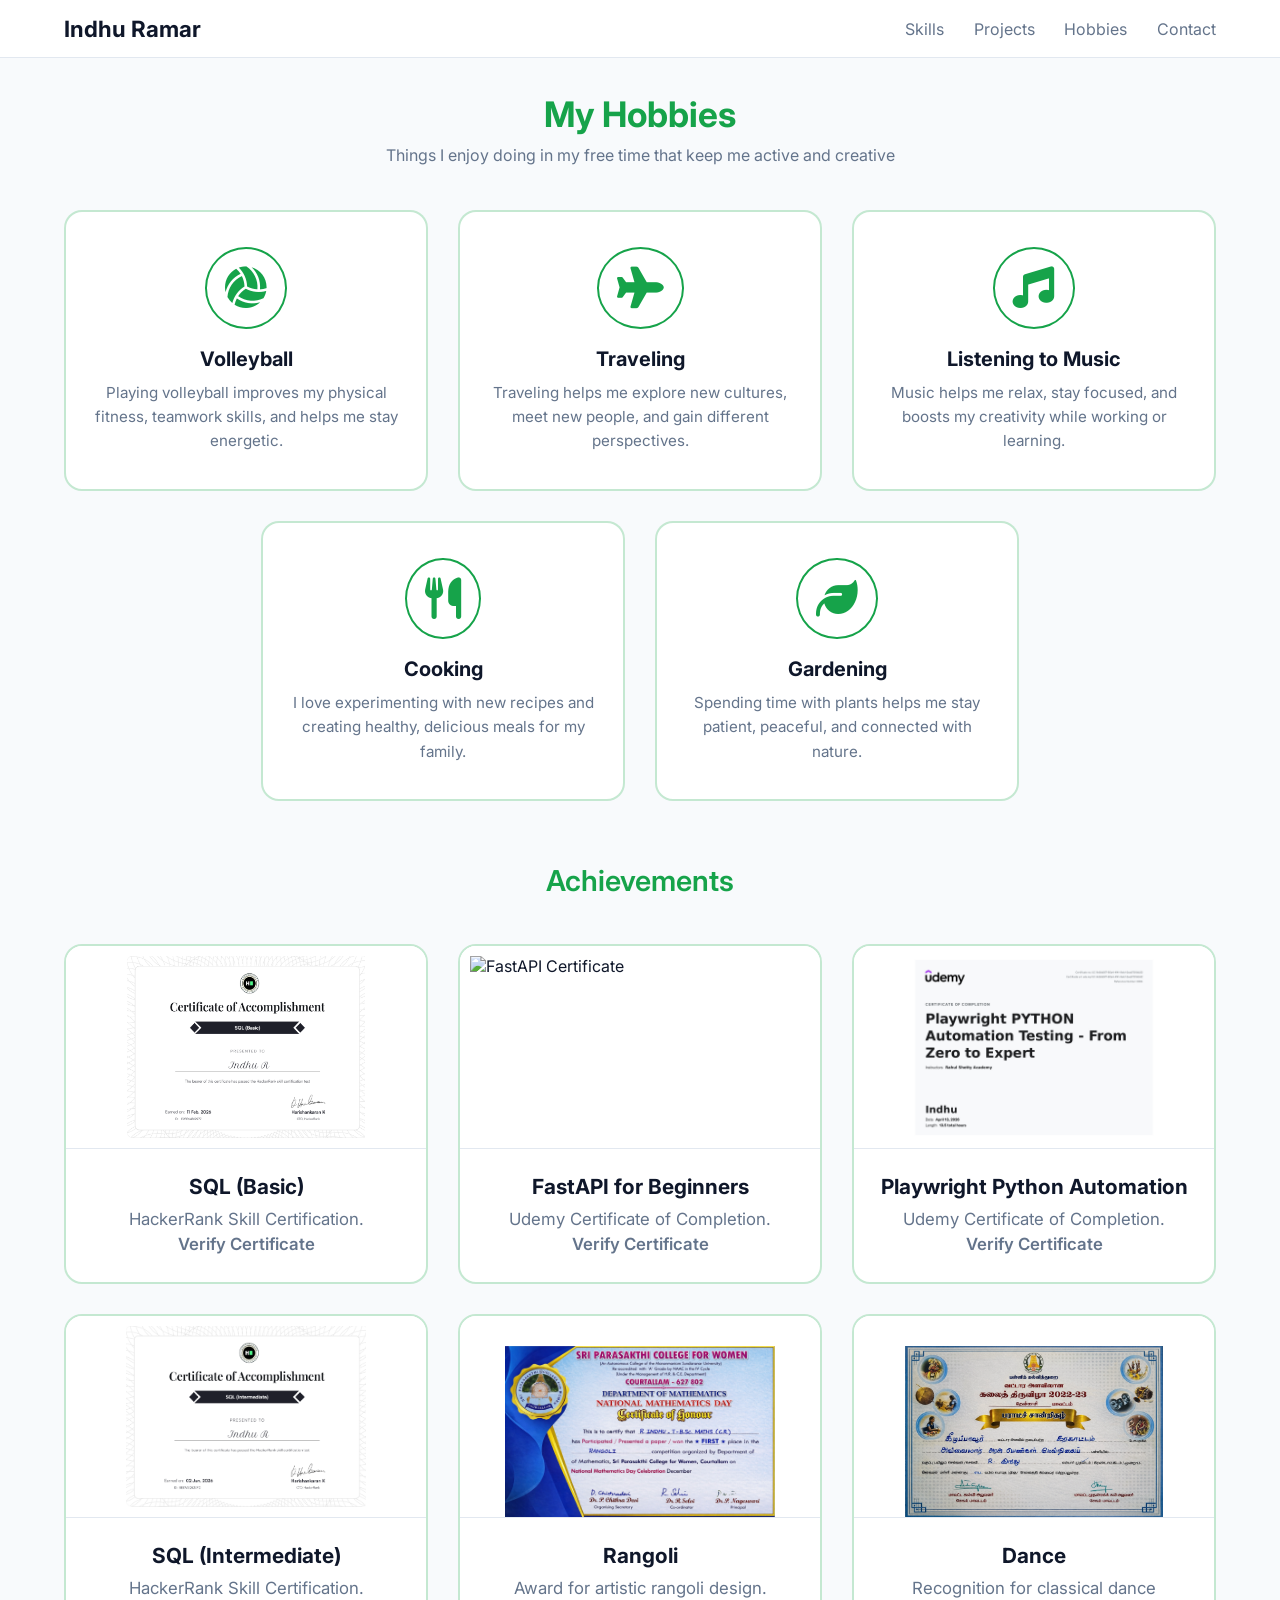
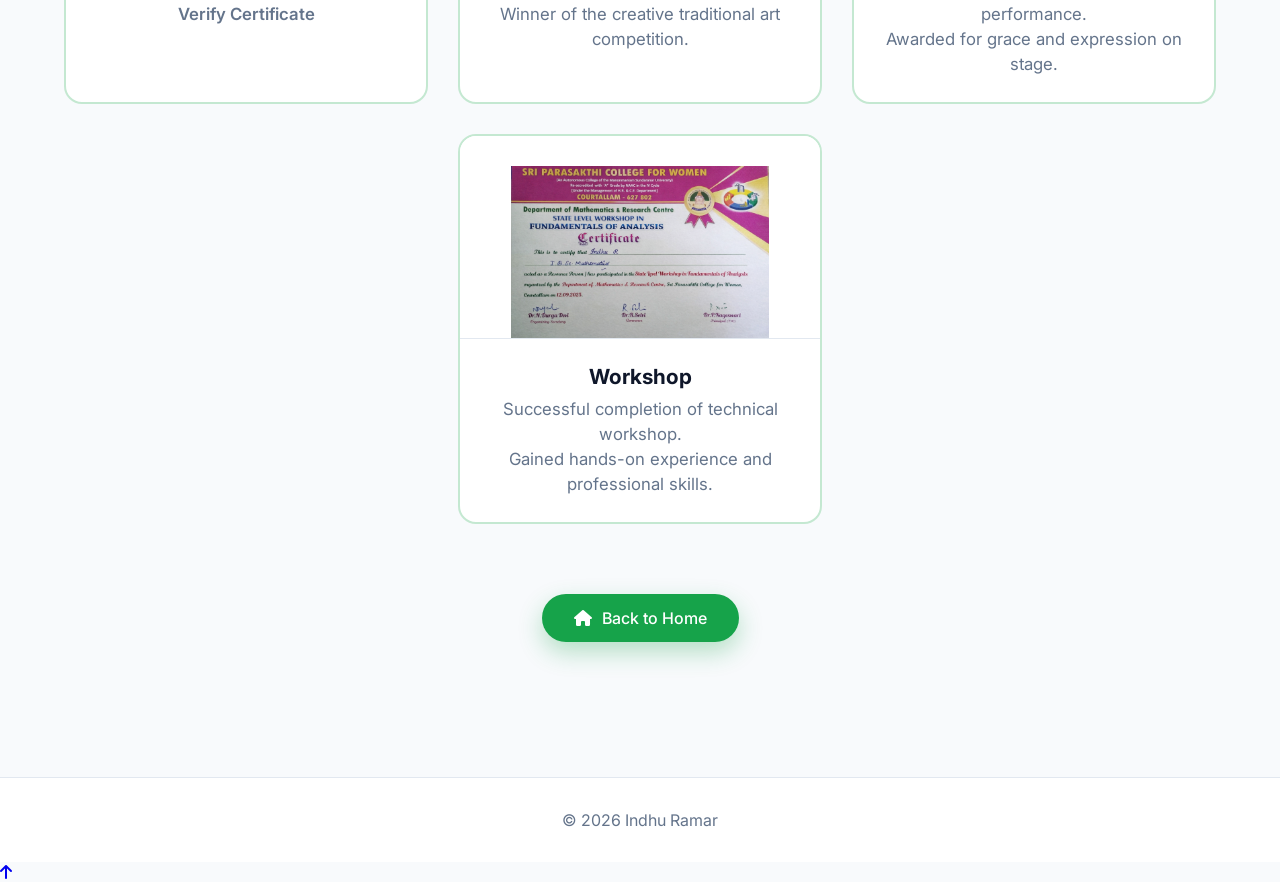
==== hobbies.html @ a746e286 "Add FastAPI certificate and arrange exactly as requested" ====
<!DOCTYPE html>
<html lang="en">

<head>
  <meta charset="UTF-8" />
  <meta name="viewport" content="width=device-width, initial-scale=1.0" />
  <title>Hobbies | Indhu Ramar</title>

  <link href="https://fonts.googleapis.com/css2?family=Inter:wght@400;500;600;700&display=swap" rel="stylesheet" />

  <link rel="stylesheet" href="https://cdnjs.cloudflare.com/ajax/libs/font-awesome/6.4.0/css/all.min.css" />
  <link rel="stylesheet" href="hobbies.css?v=5" />

  <style>
    /* Achievements heading styling */
    .achievements_heading {
      width: 100%;
      text-align: center;
      margin: 2rem 0 1rem 0;
      font-size: 1.8rem;
      color: #16a34a;
      font-weight: 600;
    }
  </style>
</head>

<body>
  <nav>
    <div class="container nav_content">
      <div class="logo">Indhu Ramar</div>
      <div class="nav_links">
        <a href="./index.html#skills">Skills</a>
        <a href="./index.html#projects">Projects</a>
        <a href="#">Hobbies</a>
        <a href="./index.html#contact">Contact</a>
      </div>
    </div>
  </nav>

  <main>
    <h2>My Hobbies</h2>
    <p class="subtitle">
      Things I enjoy doing in my free time that keep me active and creative
    </p>

    <div class="hobby_grid">
      <!-- First 3: Original Hobbies -->
      <div class="hobby_card">
        <i class="fa-solid fa-volleyball"></i>
        <h3>Volleyball</h3>
        <p>
          Playing volleyball improves my physical fitness, teamwork skills,
          and helps me stay energetic.
        </p>
      </div>

      <div class="hobby_card">
        <i class="fa-solid fa-plane"></i>
        <h3>Traveling</h3>
        <p>
          Traveling helps me explore new cultures, meet new people, and gain
          different perspectives.
        </p>
      </div>

      <div class="hobby_card">
        <i class="fa-solid fa-music"></i>
        <h3>Listening to Music</h3>
        <p>
          Music helps me relax, stay focused, and boosts my creativity while
          working or learning.
        </p>
      </div>

      <div class="hobby_card">
        <i class="fa-solid fa-utensils"></i>
        <h3>Cooking</h3>
        <p>
          I love experimenting with new recipes and creating healthy,
          delicious meals for my family.
        </p>
      </div>

      <div class="hobby_card">
        <i class="fa-solid fa-leaf"></i>
        <h3>Gardening</h3>
        <p>
          Spending time with plants helps me stay patient, peaceful,
          and connected with nature.
        </p>
      </div>

      <!-- Achievements Section Heading -->
      <h2 class="achievements_heading">Achievements</h2>

      <!-- Next 3: Achievements -->
      <div class="achievement_card">
        <div class="achievement_img_container">
          <img src="images/sql_basic_certificate.png" alt="HackerRank SQL Basic Certificate" class="achievement_img" style="object-fit: contain; padding: 10px;" />
        </div>
        <div class="achievement_content">
          <h3>SQL (Basic)</h3>
          <p>HackerRank Skill Certification.<br><a href="https://www.hackerrank.com/certificates/E2FE64B12977" target="_blank" style="color: var(--accent-green); text-decoration: none; font-weight: 600;">Verify Certificate</a></p>
        </div>
      </div>

      <div class="achievement_card">
        <div class="achievement_img_container">
          <img src="images/fastapi_certificate.png" alt="FastAPI Certificate" class="achievement_img" style="object-fit: contain; padding: 10px;" />
        </div>
        <div class="achievement_content">
          <h3>FastAPI for Beginners</h3>
          <p>Udemy Certificate of Completion.<br><a href="https://ude.my/UC-61c52ed0-fd5f-4c9f-bf84-5c2a00bdc4f2" target="_blank" style="color: var(--accent-green); text-decoration: none; font-weight: 600;">Verify Certificate</a></p>
        </div>
      </div>

      <div class="achievement_card">
        <div class="achievement_img_container">
          <img src="images/playwright_certificate.png" alt="Udemy Playwright Certificate" class="achievement_img" style="object-fit: contain; padding: 10px;" />
        </div>
        <div class="achievement_content">
          <h3>Playwright Python Automation</h3>
          <p>Udemy Certificate of Completion.<br><a href="https://ude.my/UC-9c8db5f7-80a4-4f41-9eb1-2eab7210db32" target="_blank" style="color: var(--accent-green); text-decoration: none; font-weight: 600;">Verify Certificate</a></p>
        </div>
      </div>

      <div class="achievement_card">
        <div class="achievement_img_container">
          <img src="images/sql_certificate.png" alt="HackerRank SQL Certificate" class="achievement_img" style="object-fit: contain; padding: 10px;" />
        </div>
        <div class="achievement_content">
          <h3>SQL (Intermediate)</h3>
          <p>HackerRank Skill Certification.<br><a href="https://www.hackerrank.com/certificates/BE57AE2434FD" target="_blank" style="color: var(--accent-green); text-decoration: none; font-weight: 600;">Verify Certificate</a></p>
        </div>
      </div>

      <div class="achievement_card">
        <div class="achievement_img_container">
          <img src="images/certificate1.png" alt="Rangoli" class="achievement_img" />
        </div>
        <div class="achievement_content">
          <h3>Rangoli</h3>
          <p>Award for artistic rangoli design.<br>Winner of the creative traditional art competition.</p>
        </div>
      </div>

      <div class="achievement_card">
        <div class="achievement_img_container">
          <img src="images/cartificate3.png" alt="Dance" class="achievement_img" />
        </div>
        <div class="achievement_content">
          <h3>Dance</h3>
          <p>Recognition for classical dance performance.<br>Awarded for grace and expression on stage.</p>
        </div>
      </div>

      <div class="achievement_card">
        <div class="achievement_img_container">
          <img src="images/certificate4.png" alt="Workshop" class="achievement_img" />
        </div>
        <div class="achievement_content">
          <h3>Workshop</h3>
          <p>Successful completion of technical workshop.<br>Gained hands-on experience and professional skills.</p>
        </div>
      </div>
    </div>

    <div class="back_home">
      <a href="./index.html">
        <i class="fa-solid fa-house"></i> Back to Home
      </a>
    </div>

  </main>

  <footer>
    <div class="container">&copy; 2026 Indhu Ramar</div>
  </footer>
  <!-- BACK TO TOP BUTTON -->
  <a href="#" class="back-to-top" id="backToTop">
    <i class="fa-solid fa-arrow-up"></i>
  </a>
</body>

</html>
---- hobbies.css ----
:root {
  --bg: #f8fafc;
  --text: #0f172a;
  --muted: #64748b;
  --border: #e2e8f0;
  --green: #16a34a;
  --green-soft: #c1fad4;
  --green-dark: #065f46;
}

* {
  margin: 0;
  padding: 0;
  box-sizing: border-box;
}

body {
  font-family: "Inter", sans-serif;
  background: var(--bg);
  color: var(--text);
}

/* ===== CONTAINER ===== */
.container {
  width: 100%;
  padding: 0 5%;
}

/* ===== NAVBAR ===== */
nav {
  background: #fff;
  border-bottom: 1px solid var(--border);
  padding: 15px 0;
}

.nav_content {
  display: flex;
  justify-content: space-between;
  align-items: center;
}

.logo {
  font-weight: 700;
  font-size: 1.4rem;
}

.nav_links a {
  margin-left: 1.6rem;
  text-decoration: none;
  color: var(--muted);
  transition: 0.3s ease;
}

.nav_links a:hover {
  color: var(--green);
}

/* ===== MAIN ===== */
main {
  padding: 35px 5%;
}

h2 {
  text-align: center;
  color: var(--green);
  font-size: 2.2rem;
  margin-bottom: 10px;
}

.subtitle {
  text-align: center;
  color: var(--muted);
  margin-bottom: 45px;
}

/* ===== HOBBY GRID ===== */
.hobby_grid {
  display: grid;
  grid-template-columns: repeat(auto-fit, minmax(280px, 1fr));
  gap: 30px;
  max-width: 1200px;
  margin: auto;
}

.hobby_card {
  background: #fff;
  border-radius: 18px;
  padding: 35px 25px;
  text-align: center;
  cursor: pointer;
  transition: 0.4s ease;
  position: relative;
  overflow: hidden;
  border: 2px solid rgba(22, 163, 74, 0.25);
  display: flex;
  flex-direction: column;
  align-items: center;
}

.hobby_card i {
  font-size: 2.6rem;
  color: var(--green);
  margin-bottom: 18px;
  transition: 0.4s ease;
  border: 2px solid var(--green);
  border-radius: 50%;
  padding: 18px;
  background: #fff;
}

.hobby_card h3 {
  font-size: 1.25rem;
  margin-bottom: 10px;
}

.hobby_card p {
  font-size: 0.95rem;
  color: var(--muted);
  line-height: 1.6;
}

.hobby_card:hover {
  background: var(--green-soft);
  transform: translateY(-12px) scale(1.04);
  box-shadow: 0 20px 40px rgba(22, 163, 74, 0.25);
}

.hobby_card:hover i {
  transform: rotate(10deg) scale(1.15);
  box-shadow: 0 0 0 6px rgba(22, 163, 74, 0.18);
}

/* ===== ACHIEVEMENTS ===== */
.achievement_section {
  display: grid;
  grid-template-columns: repeat(auto-fit, minmax(280px, 1fr));
  gap: 30px;
  max-width: 1200px;
  margin: 60px auto;
  text-align: center;
}

.achievements_heading {
  grid-column: 1 / -1;
  font-size: 2.2rem;
  font-weight: 700;
  margin-bottom: 25px;
  color: var(--green);
}

/* ===== ACHIEVEMENT CARD ===== */
.achievement_card {
  background: #fff;
  border-radius: 18px;
  cursor: pointer;
  transition: 0.4s ease;
  position: relative;
  overflow: hidden;
  border: 2px solid rgba(22, 163, 74, 0.25);
  display: flex;
  flex-direction: column;
}

/* IMAGE – NO CUT */
.achievement_img_container {
  width: 100%;
  aspect-ratio: 16 / 9;
  overflow: hidden;
  background: #fff;
  border-bottom: 1px solid var(--border);
}

.achievement_img {
  width: 100%;
  height: 100%;
  object-fit: contain;
  transition: 0.5s ease;
  background: #fff;
  padding-top: 30px;
}

/* CONTENT */
.achievement_content {
  padding: 25px;
  text-align: center;
}

.achievement_content h3 {
  transition: 0.3s ease;
  font-size: 1.3rem;
  margin-bottom: 8px;
}

.achievement_content p {
  color: var(--muted);
  transition: 0.3s ease;
  font-size: 1.05rem;
  line-height: 1.5;
}

/* 🔥 HOVER COLOR EFFECT */
.achievement_card::after {
  content: "";
  position: absolute;
  inset: 0;
  background: linear-gradient(135deg,
      rgba(22, 163, 74, 0.18),
      rgba(34, 197, 94, 0.18),
      rgba(134, 239, 172, 0.18));
  opacity: 0;
  transition: 0.4s ease;
  pointer-events: none;
}

.achievement_card:hover::after {
  opacity: 1;
}

.achievement_card:hover .achievement_img {
  transform: scale(1.05);
}

.achievement_card:hover .achievement_content h3 {
  color: var(--green);
}

.achievement_card:hover .achievement_content p {
  color: var(--green-dark);
}

.achievement_card:hover {
  transform: translateY(-10px);
  box-shadow: 0 20px 40px rgba(22, 163, 74, 0.25);
}

.back_home {
  display: flex;
  justify-content: center;
  margin-top: 70px;
}

.back_home a {
  display: inline-flex;
  align-items: center;
  gap: 10px;
  text-decoration: none;
  background: var(--green);
  color: #fff;
  padding: 14px 32px;
  border-radius: 30px;
  font-weight: 500;
  transition: 0.3s ease;
  box-shadow: 0 10px 25px rgba(22, 163, 74, 0.3);
}

.back_home a:hover {
  background: #22c55e;
  transform: translateY(-4px);
}

/* ===== FOOTER ===== */
footer {
  margin-top: 100px;
  border-top: 1px solid var(--border);
  padding: 2rem 0;
  text-align: center;
  color: var(--muted);
  background: #fff;
}

/* ===== RESPONSIVE ===== */
@media (min-width: 900px) {
  .hobby_grid {
    grid-template-columns: repeat(6, 1fr);
  }

  .hobby_card {
    grid-column: span 2;
  }

  .hobby_card:nth-child(4) {
    grid-column: 2 / span 2;
  }

  .hobby_card:nth-child(5) {
    grid-column: 4 / span 2;
  }

  .achievement_card {
    grid-column: span 2;
  }

  /* Smart centering: if the last achievement card is an odd child (e.g. 7th certificate), center it in the middle column! */
  .achievement_card:last-child:nth-child(odd) {
    grid-column: 3 / span 2;
  }


}

@media (max-width: 899px) {

  .hobby_grid,
  .achievement_section {
    grid-template-columns: 1fr;
  }
}
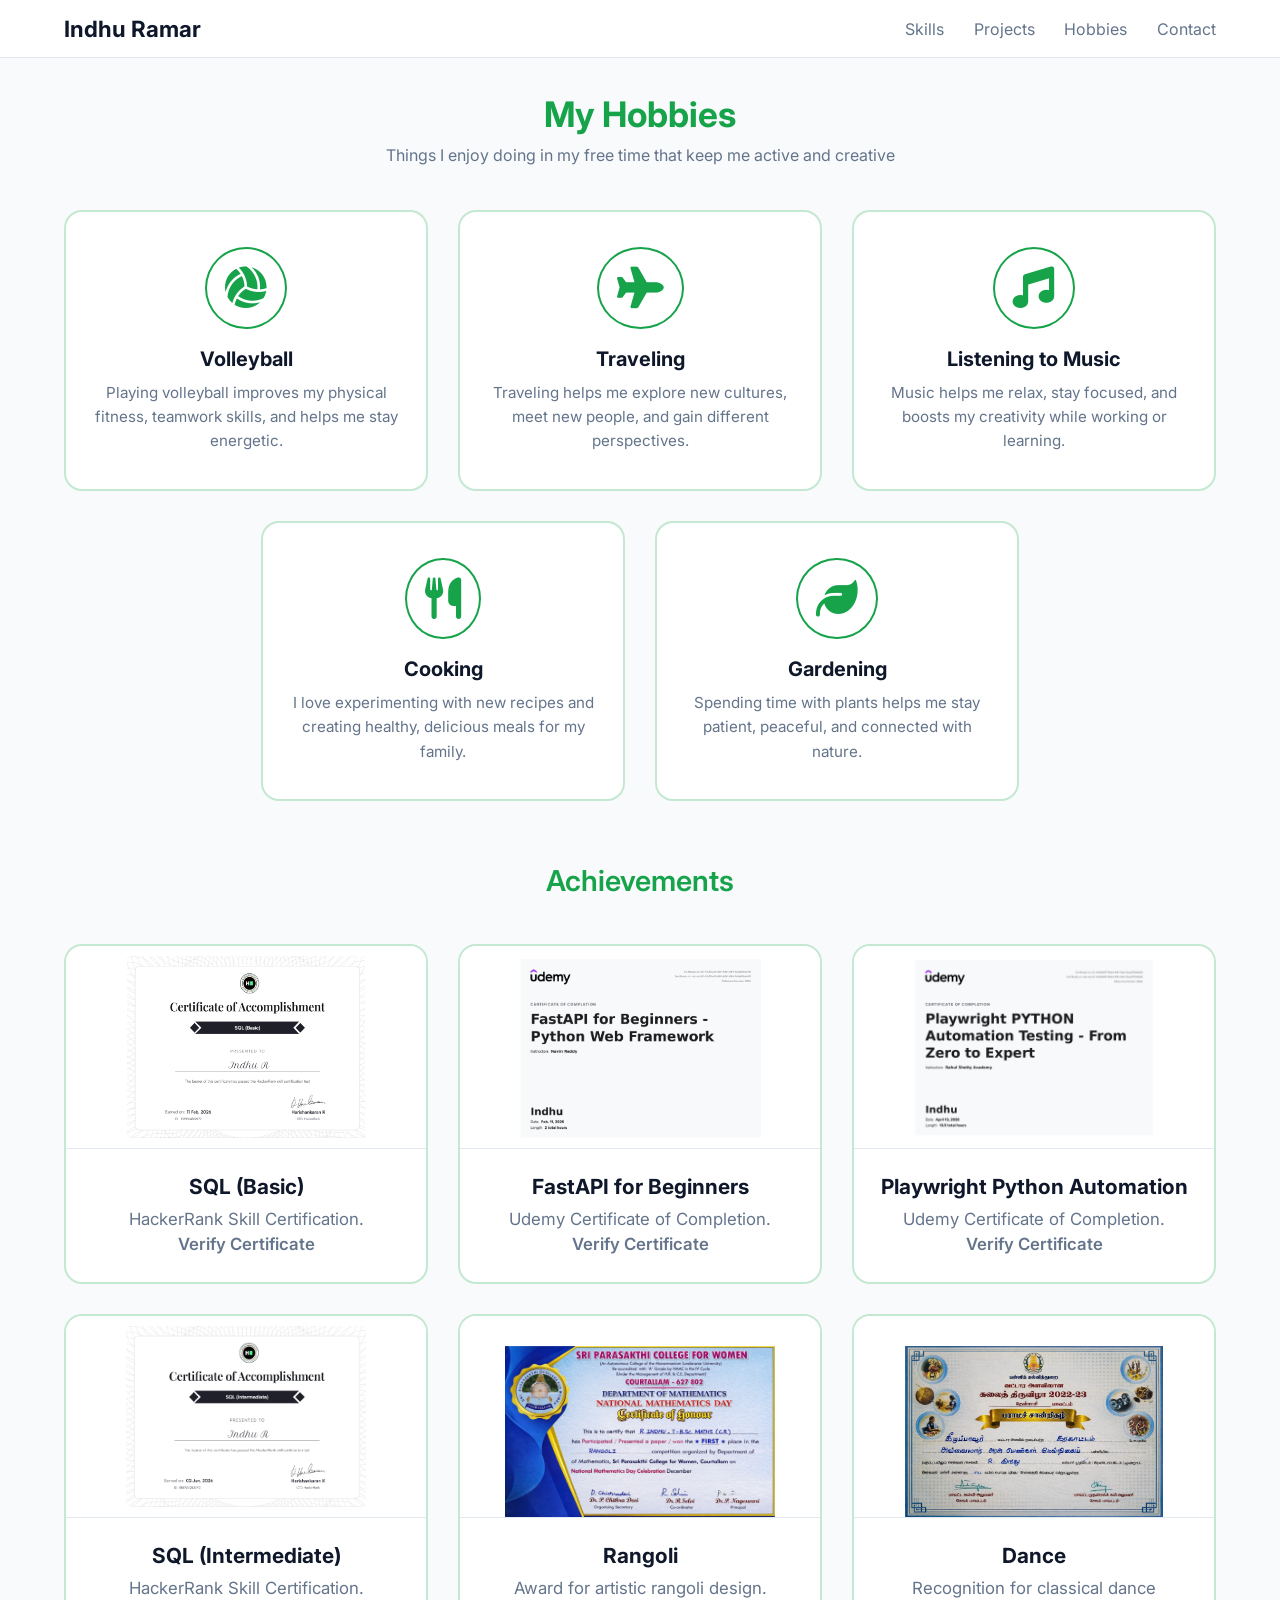
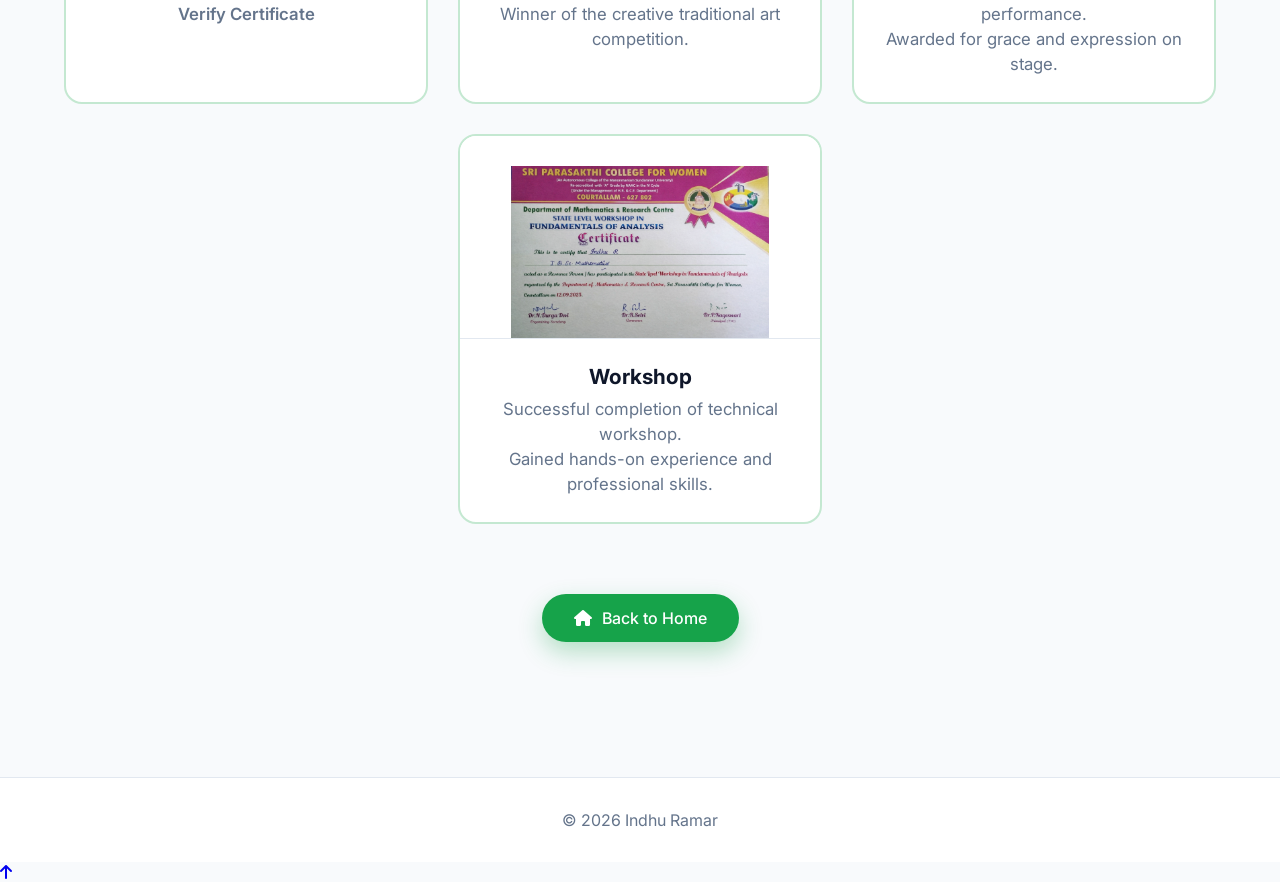
==== commit 36d102a8: "Add custom green scrollbar to all pages" ====
--- a/hobbies.html
+++ b/hobbies.html
@@ -9,7 +9,7 @@
   <link href="https://fonts.googleapis.com/css2?family=Inter:wght@400;500;600;700&display=swap" rel="stylesheet" />
 
   <link rel="stylesheet" href="https://cdnjs.cloudflare.com/ajax/libs/font-awesome/6.4.0/css/all.min.css" />
-  <link rel="stylesheet" href="hobbies.css?v=5" />
+  <link rel="stylesheet" href="hobbies.css?v=6" />
 
   <style>
     /* Achievements heading styling */
--- a/hobbies.css
+++ b/hobbies.css
@@ -304,4 +304,20 @@
   .achievement_section {
     grid-template-columns: 1fr;
   }
+}
+
+/* --- CUSTOM SCROLLBAR --- */
+::-webkit-scrollbar {
+  width: 12px;
+}
+::-webkit-scrollbar-track {
+  background: #f1f1f1;
+}
+::-webkit-scrollbar-thumb {
+  background: var(--accent-green);
+  border-radius: 6px;
+  border: 3px solid #f1f1f1;
+}
+::-webkit-scrollbar-thumb:hover {
+  background: #2E7D32;
 }
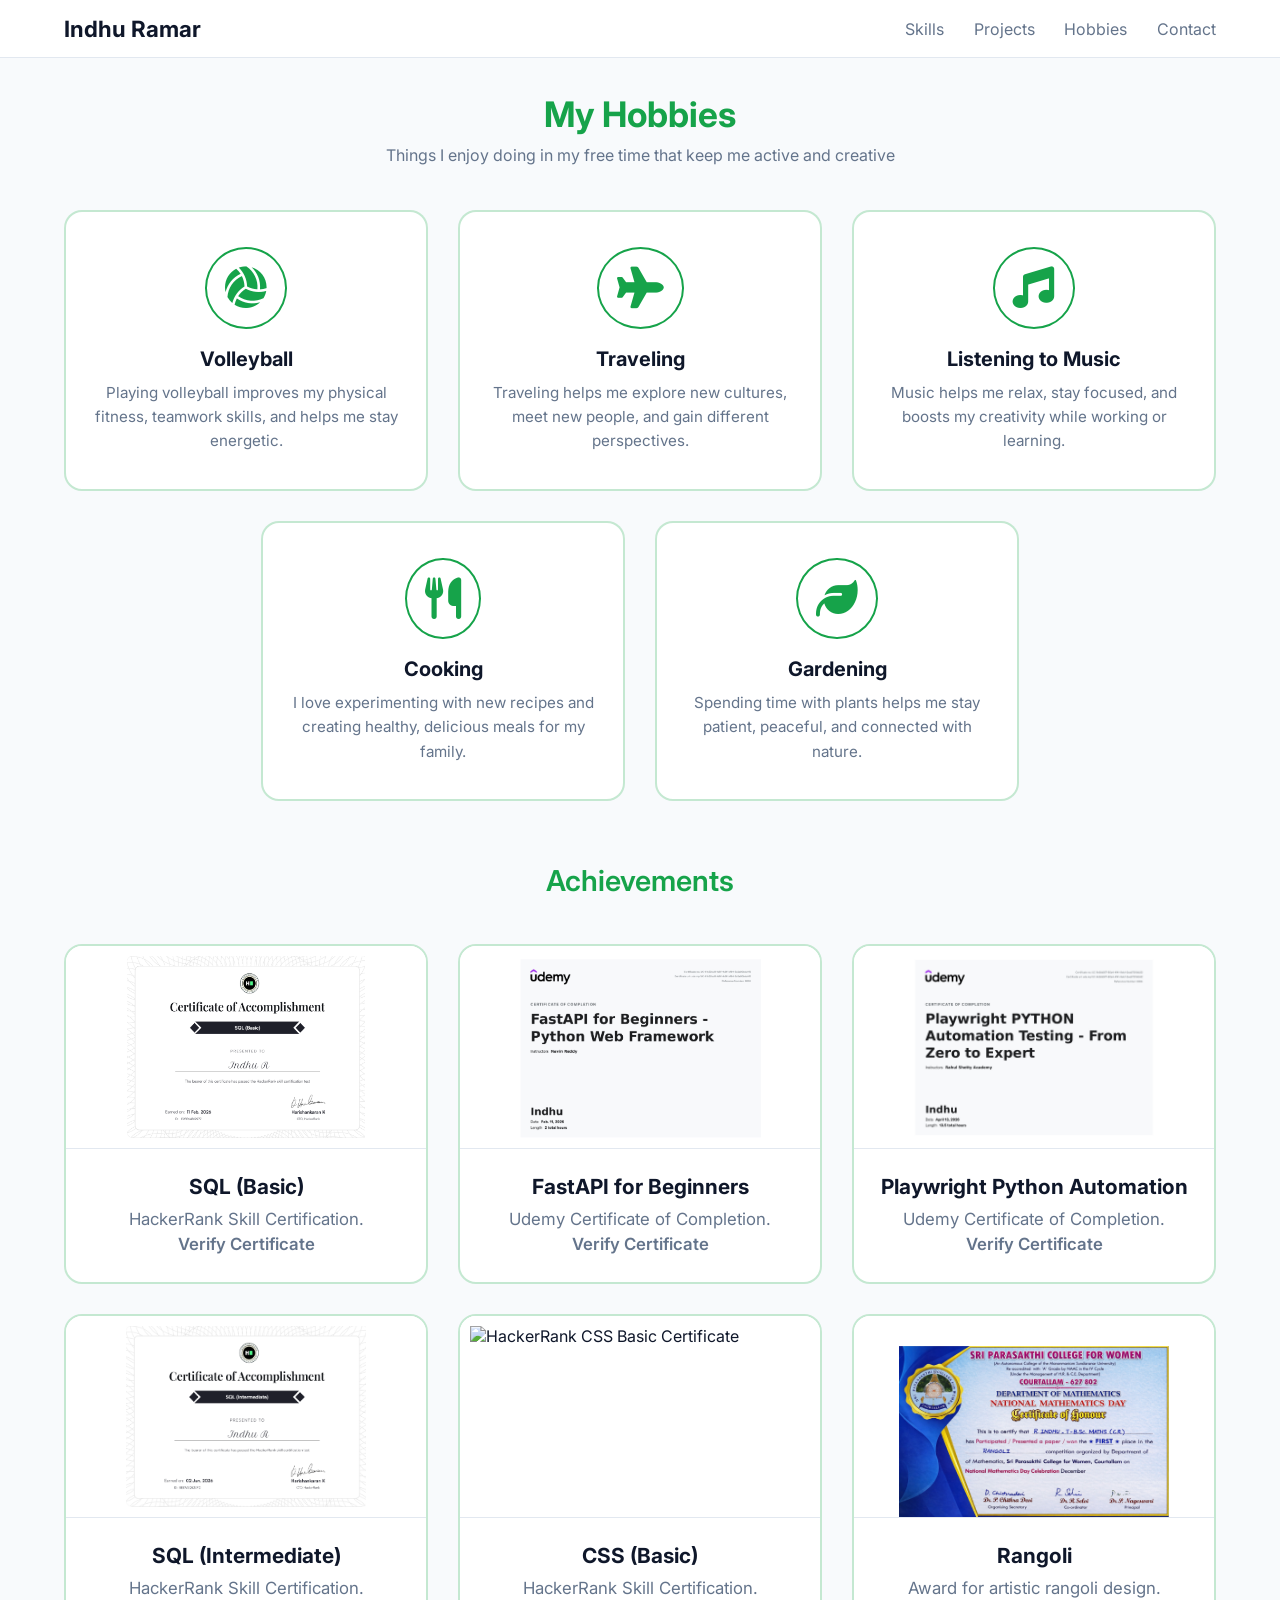
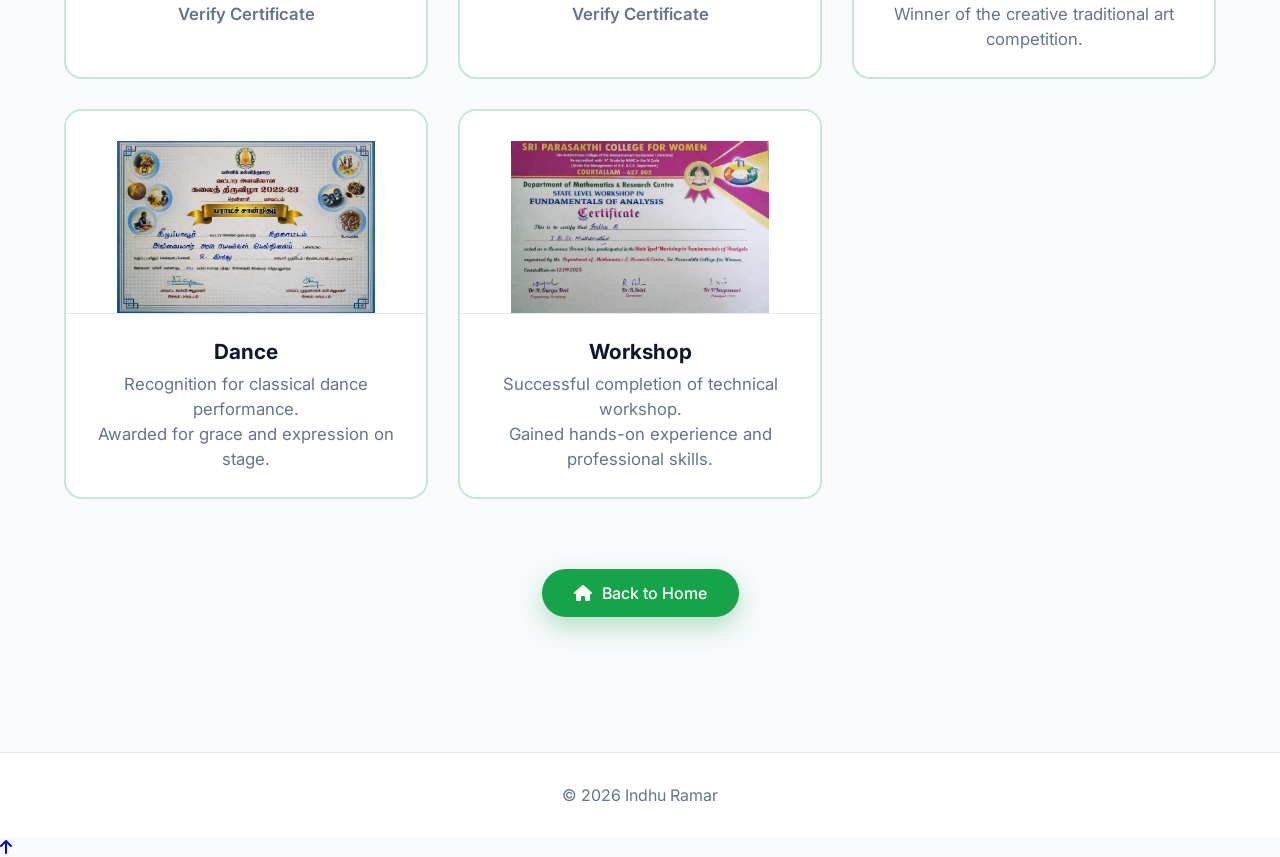
==== commit 12875b12: "Added CSS (Basic) certificate" ====
--- a/hobbies.html
+++ b/hobbies.html
@@ -5,11 +5,12 @@
   <meta charset="UTF-8" />
   <meta name="viewport" content="width=device-width, initial-scale=1.0" />
   <title>Hobbies | Indhu Ramar</title>
+  <link rel="icon" type="image/jpeg" href="images/profile.jpg" />
 
   <link href="https://fonts.googleapis.com/css2?family=Inter:wght@400;500;600;700&display=swap" rel="stylesheet" />
 
   <link rel="stylesheet" href="https://cdnjs.cloudflare.com/ajax/libs/font-awesome/6.4.0/css/all.min.css" />
-  <link rel="stylesheet" href="hobbies.css?v=6" />
+  <link rel="stylesheet" href="hobbies.css?v=7" />
 
   <style>
     /* Achievements heading styling */
@@ -136,6 +137,16 @@
 
       <div class="achievement_card">
         <div class="achievement_img_container">
+          <img src="images/css_basic_certificate.png" alt="HackerRank CSS Basic Certificate" class="achievement_img" style="object-fit: contain; padding: 10px;" />
+        </div>
+        <div class="achievement_content">
+          <h3>CSS (Basic)</h3>
+          <p>HackerRank Skill Certification.<br><a href="https://www.hackerrank.com/certificates/6155759565FB" target="_blank" style="color: var(--accent-green); text-decoration: none; font-weight: 600;">Verify Certificate</a></p>
+        </div>
+      </div>
+
+      <div class="achievement_card">
+        <div class="achievement_img_container">
           <img src="images/certificate1.png" alt="Rangoli" class="achievement_img" />
         </div>
         <div class="achievement_content">
--- a/hobbies.css
+++ b/hobbies.css
@@ -314,7 +314,7 @@
   background: #f1f1f1;
 }
 ::-webkit-scrollbar-thumb {
-  background: var(--accent-green);
+  background: var(--green);
   border-radius: 6px;
   border: 3px solid #f1f1f1;
 }
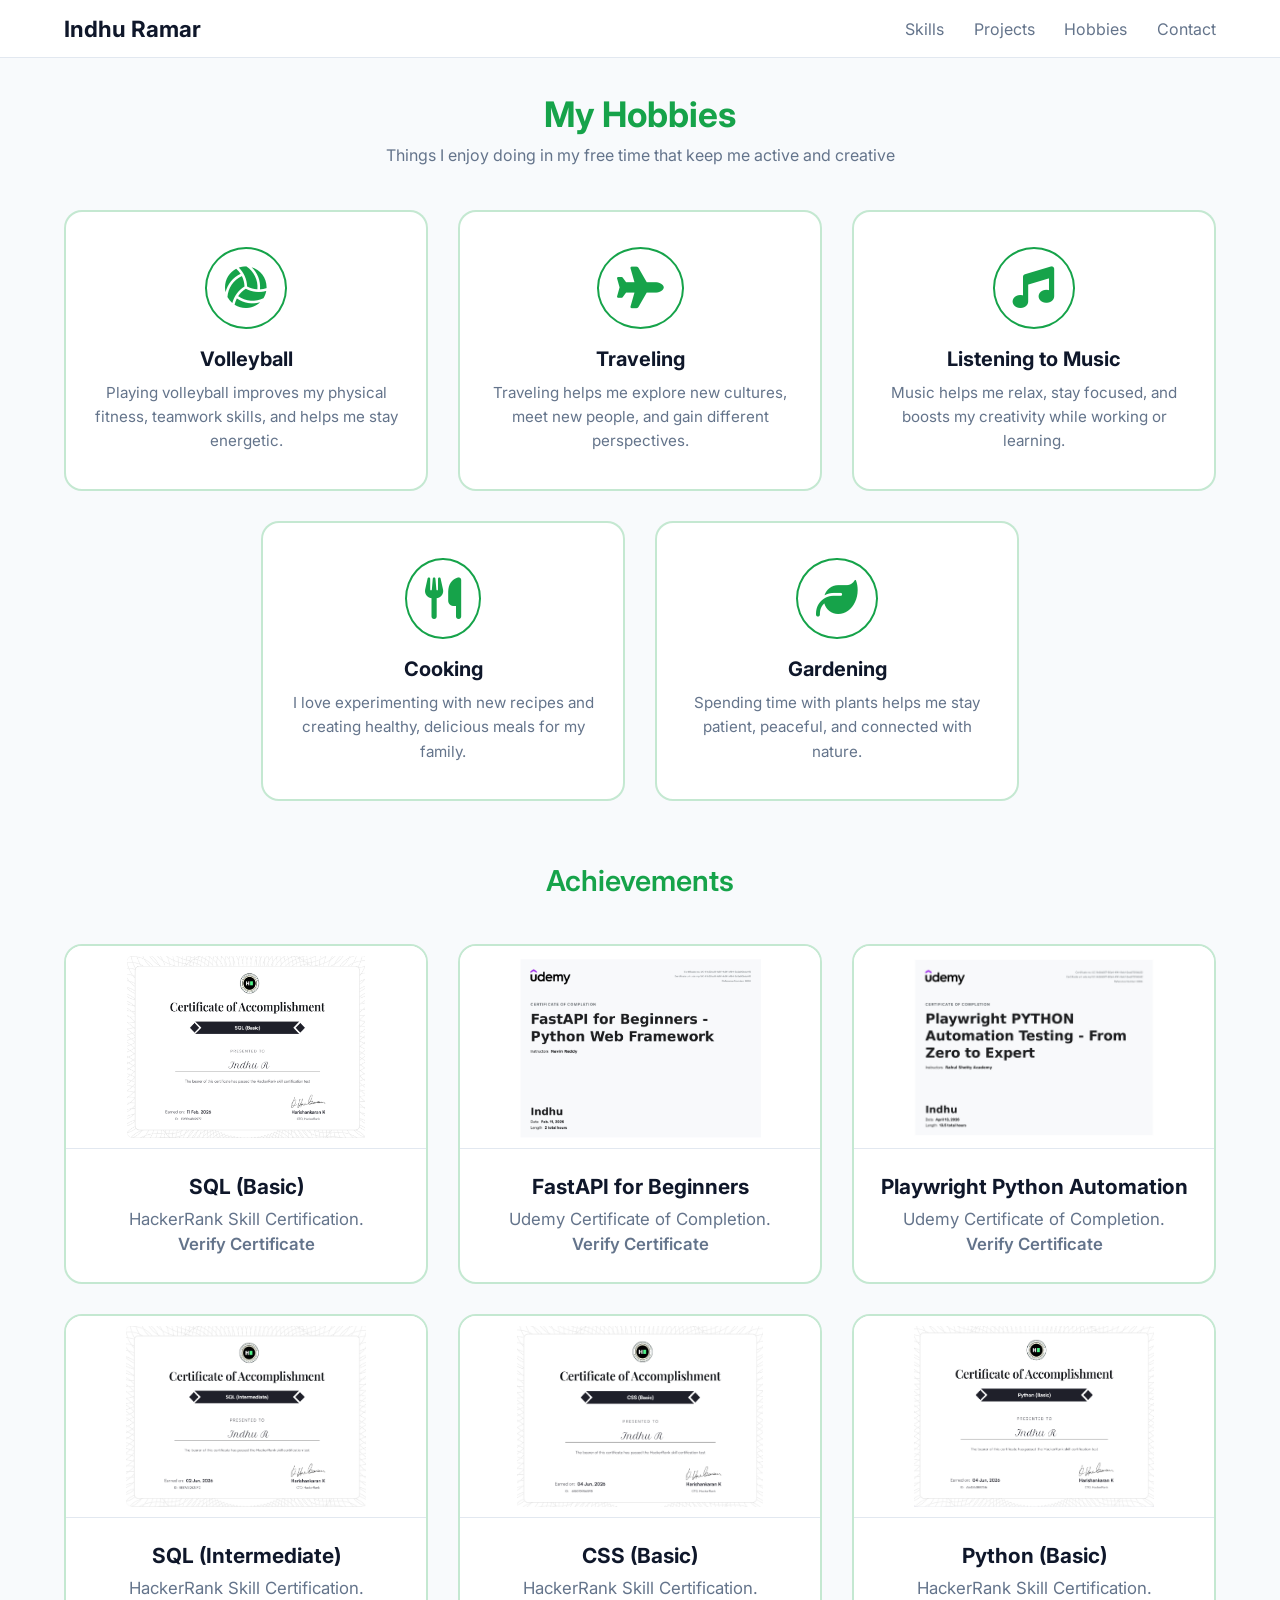
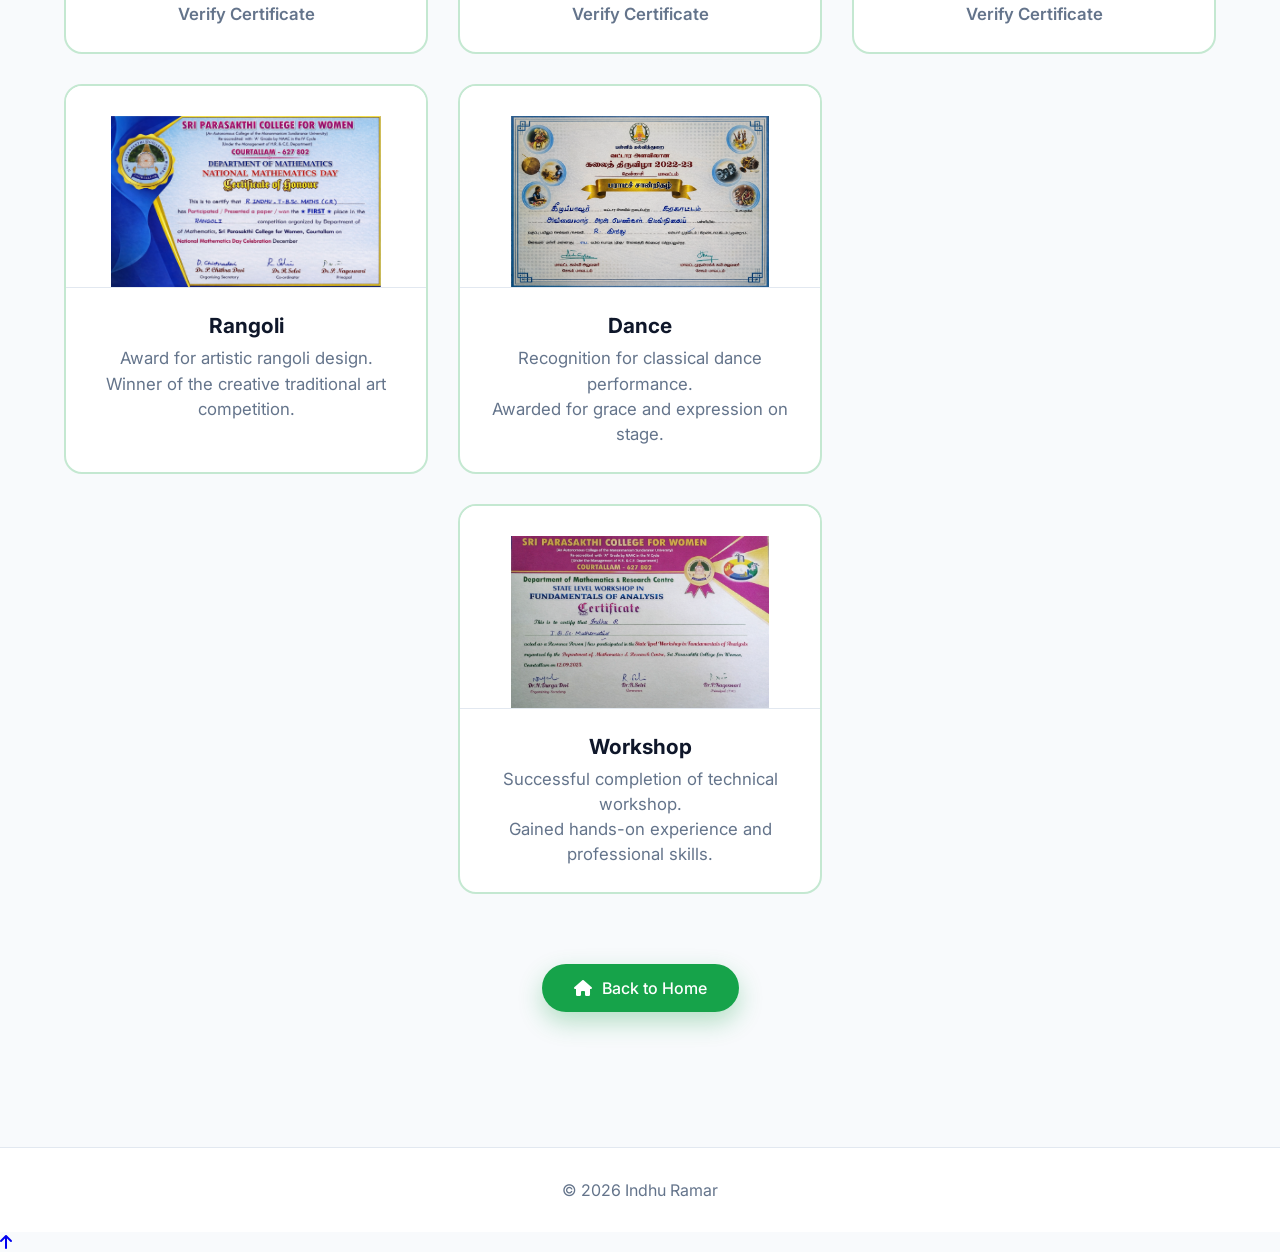
==== commit 29ff2263: "Add Python Basic certificate" ====
--- a/hobbies.html
+++ b/hobbies.html
@@ -147,6 +147,16 @@
 
       <div class="achievement_card">
         <div class="achievement_img_container">
+          <img src="images/python_basic_certificate.png" alt="HackerRank Python Basic Certificate" class="achievement_img" style="object-fit: contain; padding: 10px;" />
+        </div>
+        <div class="achievement_content">
+          <h3>Python (Basic)</h3>
+          <p>HackerRank Skill Certification.<br><a href="https://www.hackerrank.com/certificates/A64363BB7516" target="_blank" style="color: var(--accent-green); text-decoration: none; font-weight: 600;">Verify Certificate</a></p>
+        </div>
+      </div>
+
+      <div class="achievement_card">
+        <div class="achievement_img_container">
           <img src="images/certificate1.png" alt="Rangoli" class="achievement_img" />
         </div>
         <div class="achievement_content">
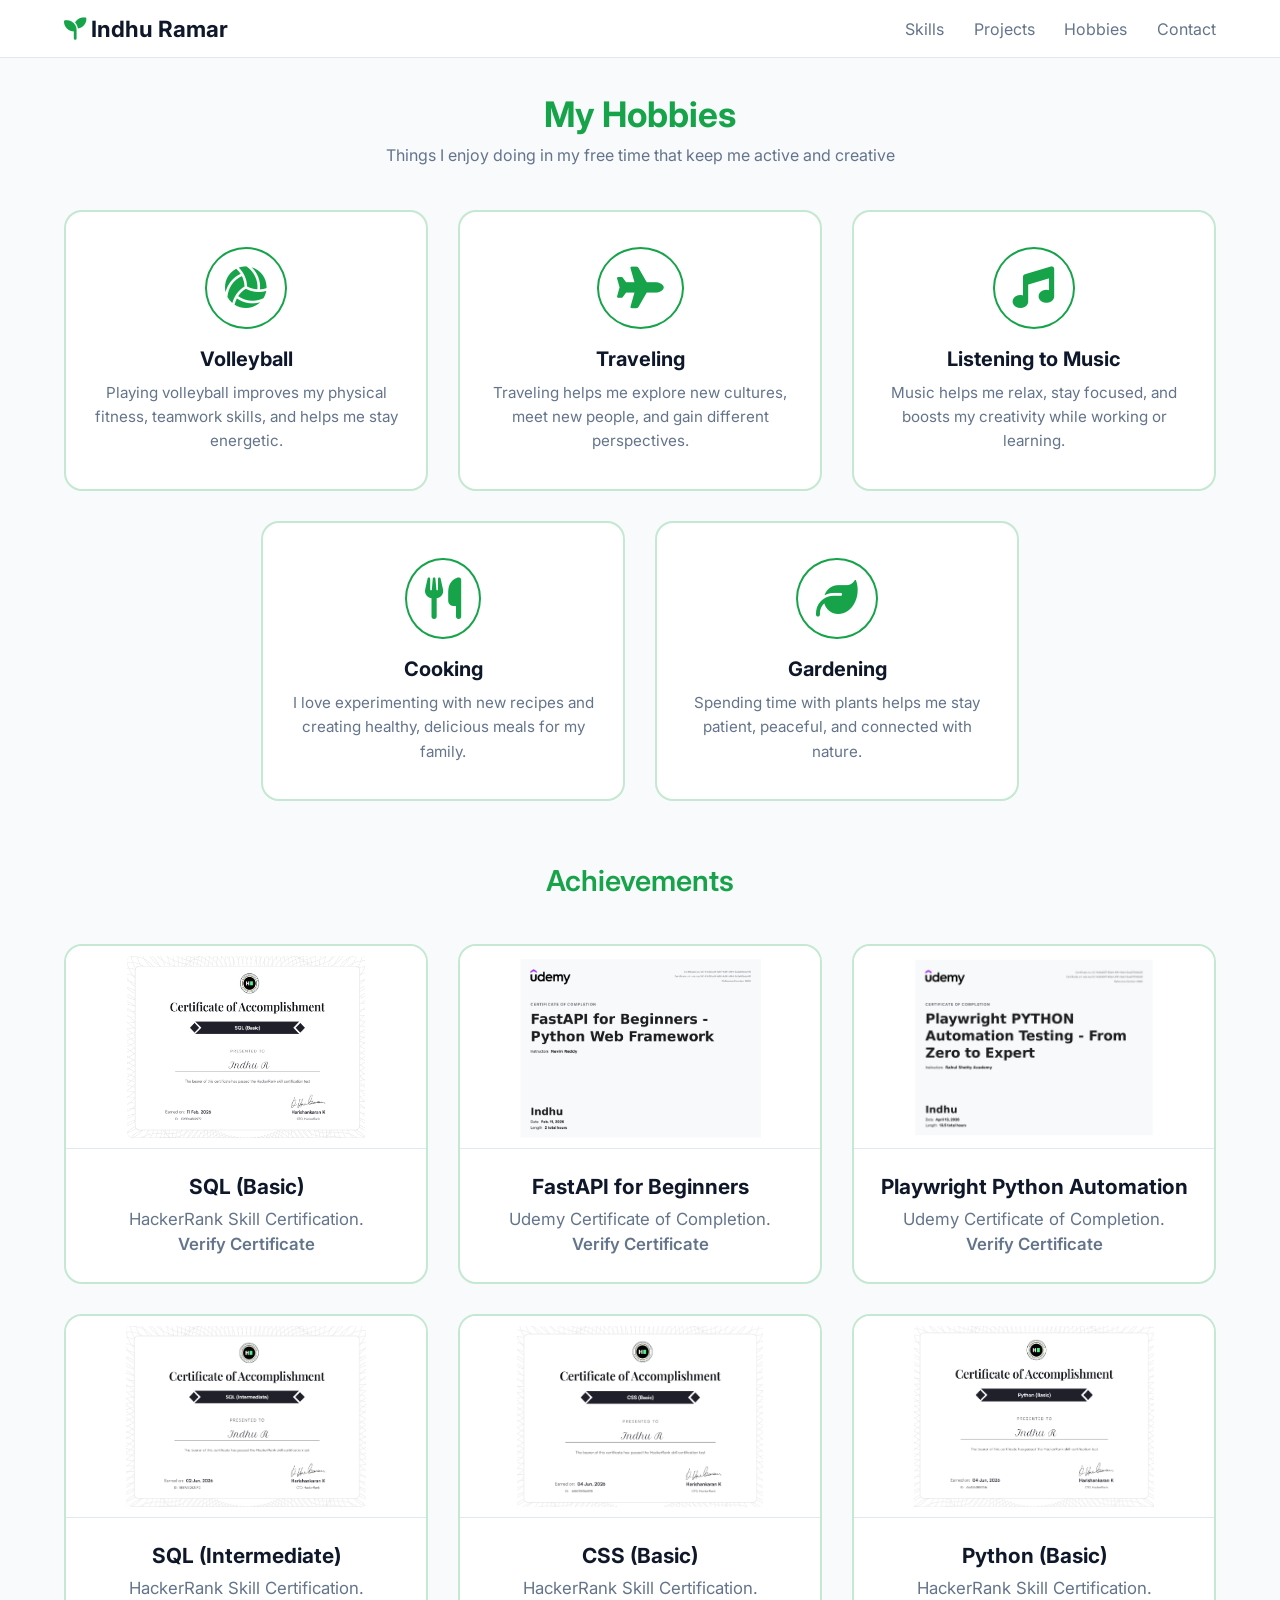
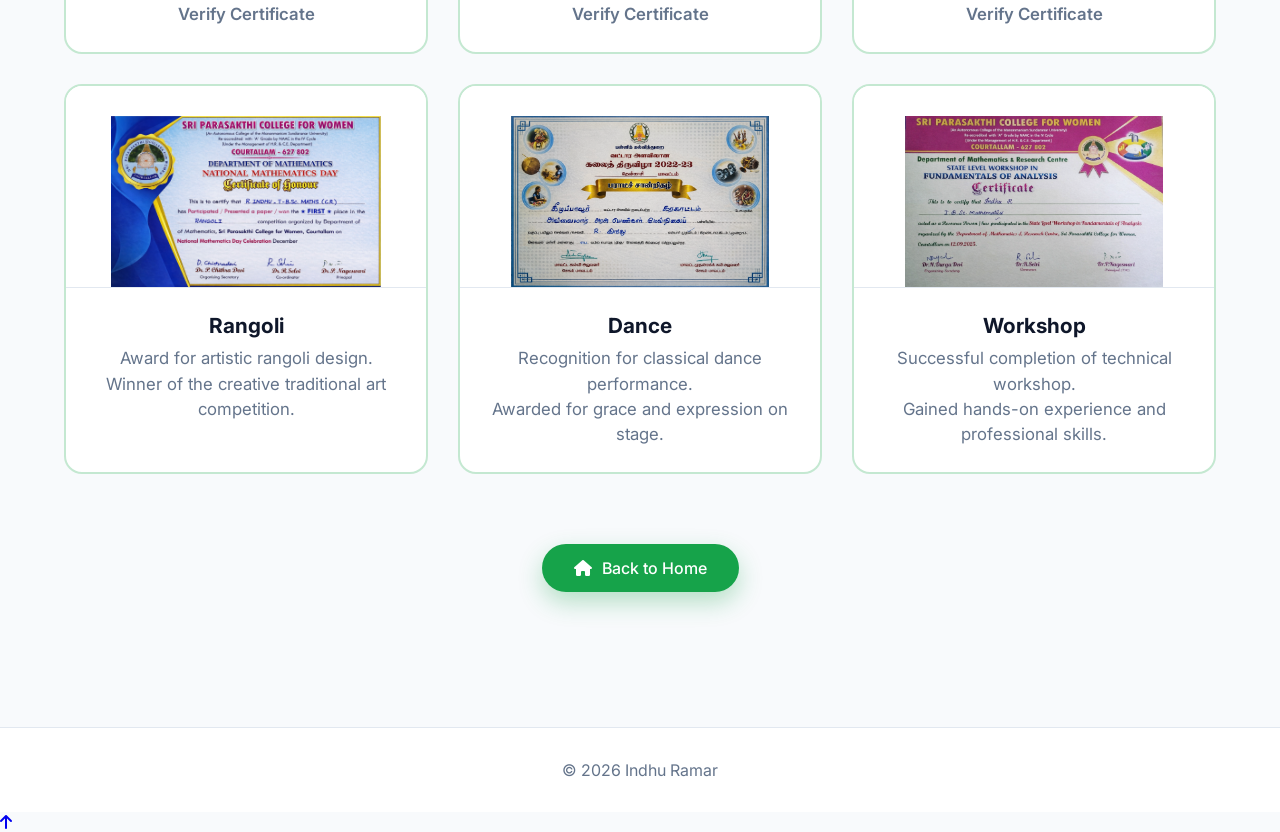
==== commit 06abaeeb: "Add grow/seedling icon to logo" ====
--- a/hobbies.html
+++ b/hobbies.html
@@ -28,7 +28,7 @@
 <body>
   <nav>
     <div class="container nav_content">
-      <div class="logo">Indhu Ramar</div>
+      <div class="logo"><i class="fa-solid fa-seedling" style="color: var(--green);"></i> Indhu Ramar</div>
       <div class="nav_links">
         <a href="./index.html#skills">Skills</a>
         <a href="./index.html#projects">Projects</a>
--- a/hobbies.css
+++ b/hobbies.css
@@ -290,10 +290,7 @@
     grid-column: span 2;
   }
 
-  /* Smart centering: if the last achievement card is an odd child (e.g. 7th certificate), center it in the middle column! */
-  .achievement_card:last-child:nth-child(odd) {
-    grid-column: 3 / span 2;
-  }
+  /* Removed centering rule to allow perfect 3x3 grid */
 
 
 }
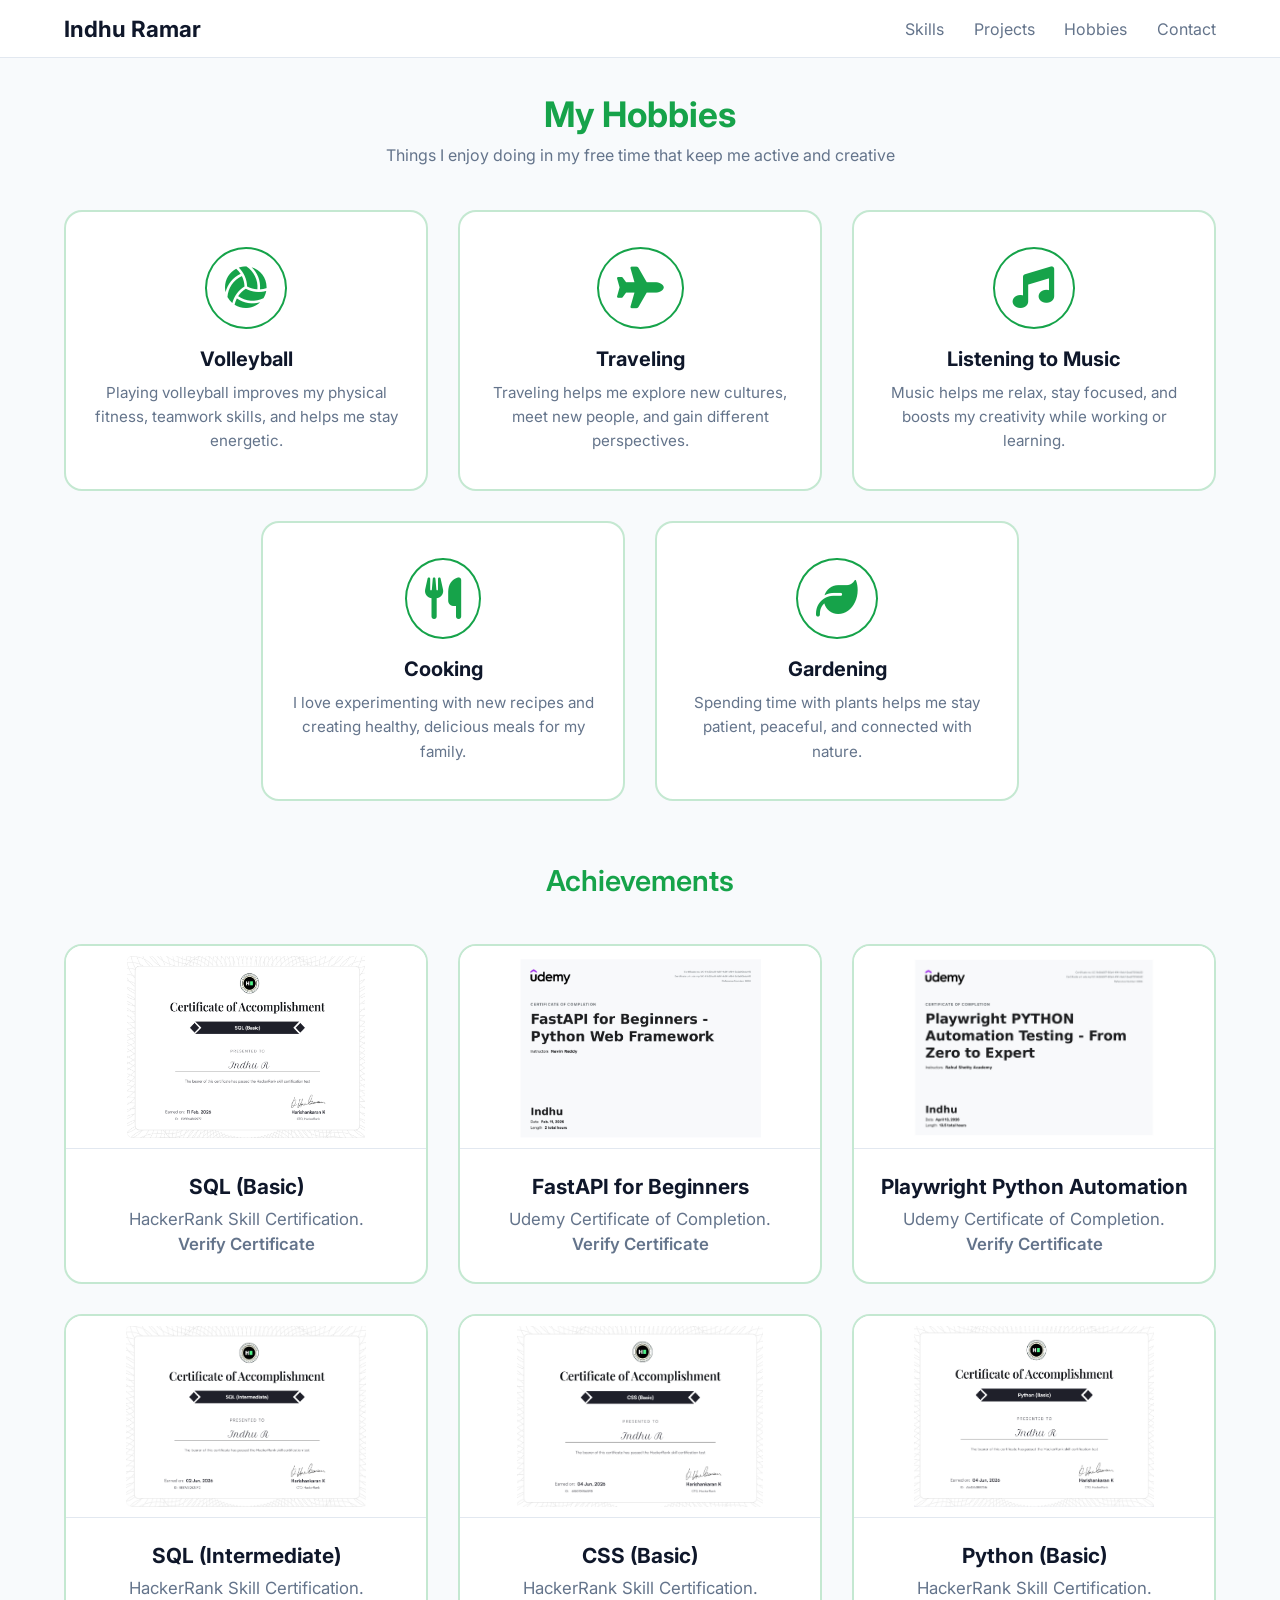
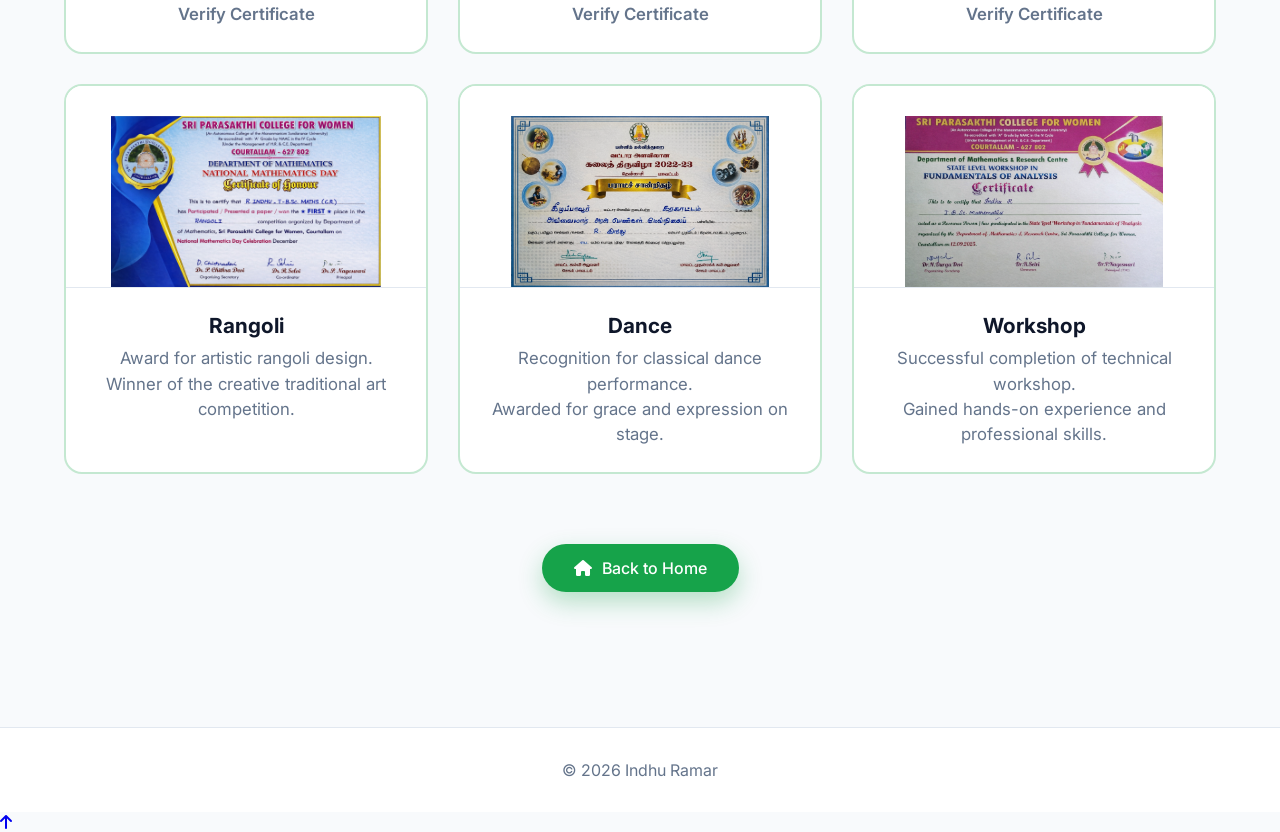
==== commit d36e85f6: "Revert logo icon" ====
--- a/hobbies.html
+++ b/hobbies.html
@@ -28,7 +28,7 @@
 <body>
   <nav>
     <div class="container nav_content">
-      <div class="logo"><i class="fa-solid fa-seedling" style="color: var(--green);"></i> Indhu Ramar</div>
+      <div class="logo">Indhu Ramar</div>
       <div class="nav_links">
         <a href="./index.html#skills">Skills</a>
         <a href="./index.html#projects">Projects</a>
